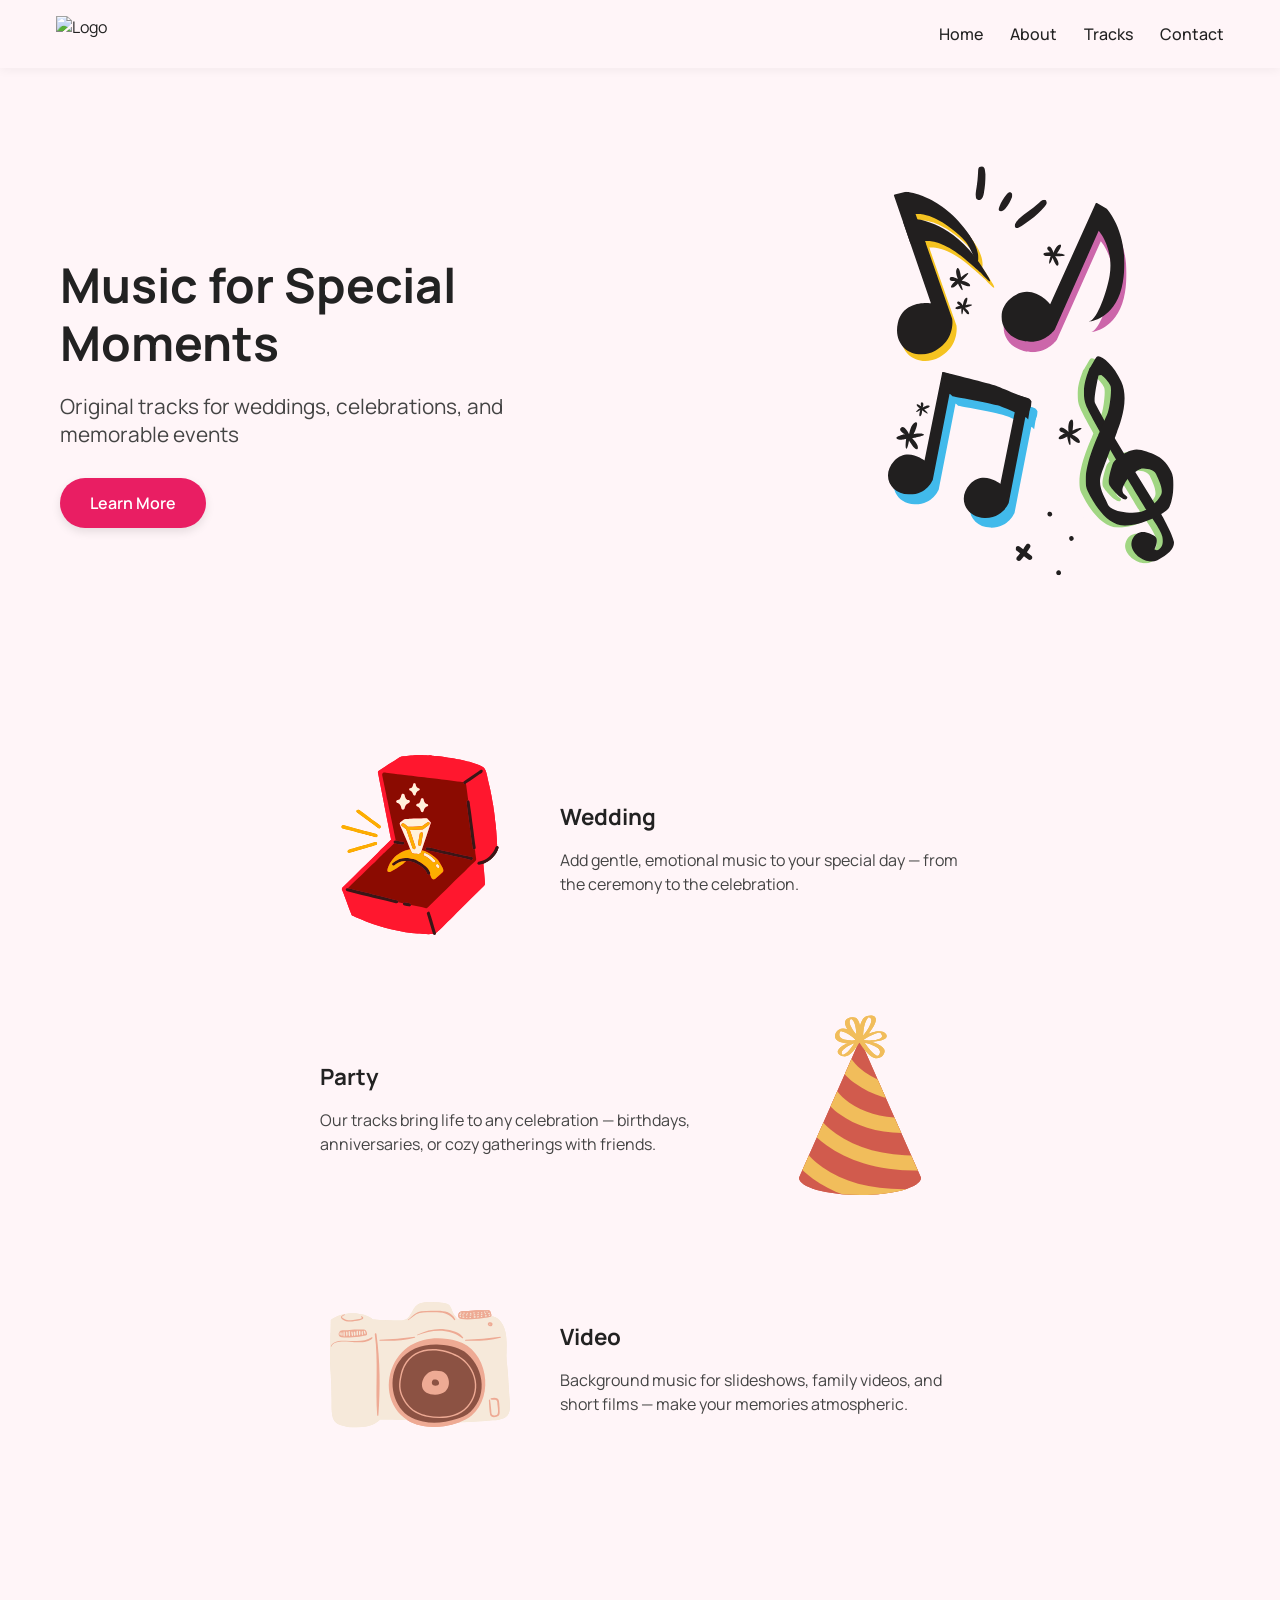
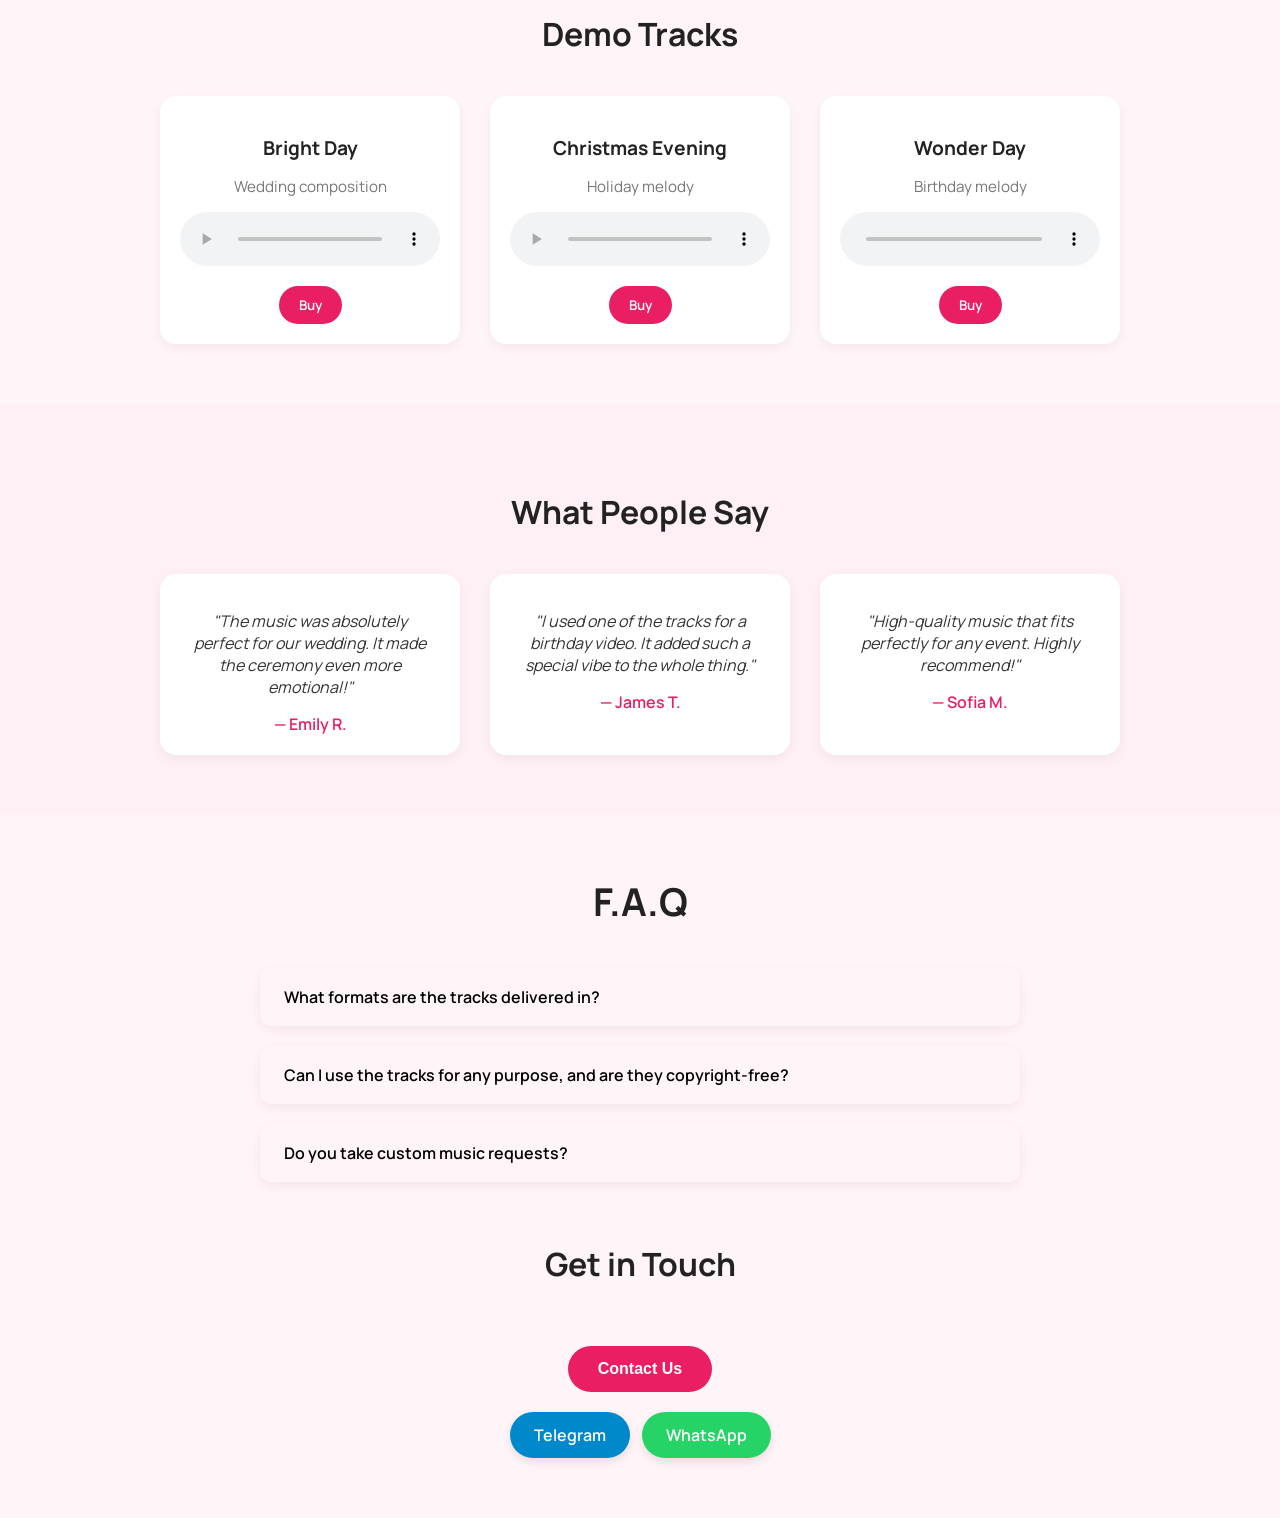
==== index.html @ 1838c7be "Add files via upload" ====
<!DOCTYPE html>
<html lang="en">
<head>
  <meta charset="UTF-8" />
  <meta name="viewport" content="width=device-width, initial-scale=1.0"/>
  <title>Music by Mom</title>
  <link rel="stylesheet" href="style.css" />
  <link href="https://fonts.googleapis.com/css2?family=Manrope:wght@400;600;700&display=swap" rel="stylesheet">
</head>
<body>

  <div class="navbar">
    <div class="container">
      <img src="images/logo.svg" alt="Logo" class="logo" />
      <div class="burger" id="burger">&#9776;</div>
      <div class="nav-links" id="navLinks">
        <a href="#">Home</a>
        <a href="#">About</a>
        <a href="#">Tracks</a>
        <a href="#">Contact</a>
      </div>
    </div>
  </div>
  

  <!-- Блок с заголовком -->
  <section class="hero-two-col">
    <div class="hero-text">
      <h1>Music for Special Moments</h1>
      <p>Original tracks for weddings, celebrations, and memorable events</p>
      <a href="#pitch" class="hero-btn" id="scrollToPitch">Learn More</a>
    </div>
    <div class="hero-image">
      <img src="images/head-illustration.svg" alt="Music illustration">
    </div>
  </section>

    <!-- Блок мини-призентацией -->
  <section class="pitch-alt container" id="pitch">
    <div class="pitch-row">
      <img src="images/event1.svg" alt="Wedding">
      <div class="pitch-text-block">
        <h3>Wedding</h3>
        <p>Add gentle, emotional music to your special day — from the ceremony to the celebration.</p>
      </div>
    </div>

    <div class="pitch-row reverse">
      <img src="images/event2.svg" alt="Party">
      <div class="pitch-text-block">
        <h3>Party</h3>
        <p>Our tracks bring life to any celebration — birthdays, anniversaries, or cozy gatherings with friends.</p>
      </div>
    </div>

    <div class="pitch-row">
      <img src="images/event3.svg" alt="Video">
      <div class="pitch-text-block">
        <h3>Video</h3>
        <p>Background music for slideshows, family videos, and short films — make your memories atmospheric.</p>
      </div>
    </div>
  </section>

    <!-- Блок с треками -->
  <section class="tracks container" id="tracks">
    <h2>Demo Tracks</h2>

    <div class="track-list">
      <div class="track-card">
        <h3>Bright Day</h3>
        <p>Wedding composition</p>
        <audio controls>
          <source src="tracks/wedding.mp3" type="audio/mpeg" />
          Your browser does not support audio playback.
        </audio>
        <button>Buy</button>
      </div>

      <div class="track-card">
        <h3>Christmas Evening</h3>
        <p>Holiday melody</p>
        <audio controls>
          <source src="tracks/christmas-eve.mp3" type="audio/mpeg" />
        </audio>
        <button>Buy</button>
      </div>

      <div class="track-card">
        <h3>Wonder Day</h3>
        <p>Birthday melody</p>
        <audio controls>
          <source src="tracks/prayer.mp3" type="audio/mpeg" />
        </audio>
        <button>Buy</button>
      </div>
    </div>
  </section>

  <!-- Блок с отзывами -->
  <section class="testimonials">
    <h2>What People Say</h2>
    <div class="testimonial-list">
      <div class="testimonial-card">
        <p>"The music was absolutely perfect for our wedding. It made the ceremony even more emotional!"</p>
        <span>— Emily R.</span>
      </div>
      <div class="testimonial-card">
        <p>"I used one of the tracks for a birthday video. It added such a special vibe to the whole thing."</p>
        <span>— James T.</span>
      </div>
      <div class="testimonial-card">
        <p>"High-quality music that fits perfectly for any event. Highly recommend!"</p>
        <span>— Sofia M.</span>
      </div>
    </div>
  </section>

  <!-- F.A.Q Блок -->
  <section class="faq-section">
    <h2 class="section-title">F.A.Q</h2>

    <div class="faq-item">
      <button class="faq-question">What formats are the tracks delivered in?</button>
      <div class="faq-answer">All tracks are delivered in high-quality MP3 and WAV formats.</div>
    </div>
    <div class="faq-item">
      <button class="faq-question">Can I use the tracks for any purpose, and are they copyright-free?</button>
      <div class="faq-answer">Yes — once you purchase a track, it’s entirely yours. You can use it however you want, with no copyright issues or limitations.</div>
    </div>
    <div class="faq-item">
      <button class="faq-question">Do you take custom music requests?</button>
      <div class="faq-answer">Absolutely! We work on custom projects as well — feel free to reach out through the contact form.</div>
    </div>
  </section>

  <!-- Кнопка открытия модального окна -->
  <h2 class="contact-title">Get in Touch</h2>
<div class="contact-button-wrapper">
  <button id="openContactModal">Contact Us</button>
  <div class="messenger-links">
    <a href="https://t.me/kornil00" target="_blank" class="messenger-btn telegram">
      Telegram
    </a>
    <a href="https://wa.me/9297044141" target="_blank" class="messenger-btn whatsapp">
      WhatsApp
    </a>
  </div>
  
</div>

<!-- Модальное окно -->
<div id="contactModal" class="modal-overlay">
  <div class="modal">
    <span class="close-btn" id="closeModal">&times;</span>
    <span class="back-btn" id="backToStep1">&#8592;</span>
    <h2>Contact Us</h2>
    <form class="modal-form" id="contactForm">
      <!-- Шаг 1 -->
      <div class="form-step step-1">
        <input type="text" name="name" placeholder="Your Name" required />
        <input type="email" name="email" placeholder="Your Email" required />
        <textarea name="message" placeholder="Your Message" rows="4" required></textarea>
        <button type="button" id="nextBtn">Next</button>
      </div>
    
      <!-- Шаг 2 -->
      <div class="form-step step-2" style="display: none;">
        <select name="event_type" required>
          <option value="">What type of event?</option>
          <option value="Wedding">Wedding</option>
          <option value="Birthday">Birthday</option>
          <option value="Video project">Video project</option>
          <option value="Party">Party</option>
          <option value="Other">Other</option>
        </select>
    
        <select name="mood" required>
          <option value="">What mood should the music convey?</option>
          <option value="Romantic">Romantic and emotional</option>
          <option value="Fun">Fun and energetic</option>
          <option value="Calm">Calm and cozy</option>
          <option value="Epic">Epic and inspiring</option>
          <option value="Help needed">I’m not sure — need help</option>
        </select>
    
        <input type="date" name="event_date" placeholder="Event Date (optional)" />
        <input type="text" name="reference" placeholder="Link to a reference (YouTube, etc.)" />
    
        <label style="text-align: left; margin-top: 10px;">Do you want an exclusive custom track?</label>
        <div class="radio-group">
          <label><input type="radio" name="exclusive" value="Yes" required /> Yes</label>
          <label><input type="radio" name="exclusive" value="No" /> No</label>
          <label><input type="radio" name="exclusive" value="Not sure" /> Not sure</label>
        </div>

        <div id="customTrackDetails" style="display: none; margin-top: 12px;">
          <textarea name="custom_details" rows="4" placeholder="Tell us about your custom track request — who is it for, what mood, instruments, or any ideas you have..."></textarea>
        </div>
    
        <button type="submit">Submit</button>
      </div>
    </div> <!-- конец .modal -->

  </div> <!-- конец .modal-overlay -->
  <!-- ✅ ВНЕ модалки -->
<div id="successToast" class="toast">Thank you! Your message has been sent 🎉</div>
<script src="script.js"></script>
    </form>

    
    
    


  <script src="script.js"></script>
                    <!-- Уведомление об отправке -->
                    <div id="successToast" class="toast">Thank you! Your message has been sent 🎉</div>
  </div>
</body>

</html>
---- style.css ----
.logo {
  height: 36px;
  object-fit: contain;
}


/* Верхнее меню */
.navbar {
  position: fixed;
  top: 0;
  left: 0;
  width: 100%;
  background: #fff5f8;
  padding: 16px 32px;
  box-shadow: 0 2px 10px rgba(0,0,0,0.05);
  z-index: 1000;
}

.burger {
  display: none;
  font-size: 28px;
  cursor: pointer;
}



.navbar .container {
  display: flex;
  justify-content: space-between;
  align-items: center;
  padding: 0 16px;
  max-width: 1200px;
  margin: 0 auto;

}

.container {
  max-width: 1200px;
  margin: 0 auto;
  padding: 0 24px; /* добавляем отступы по бокам */
}

* {
  box-sizing: border-box;
}




.nav-links a {
  margin-left: 24px;
  text-decoration: none;
  color: #222;
  font-weight: 500;
}


body {
    margin: 0;
    padding: 0;
    font-family: 'Manrope', sans-serif;
    background: #fff5f8;
    color: #222;
    scroll-behavior: smooth;
  }

  
  
  
  
  /* Двухколоночный layout */
  .hero-two-col {
    display: flex;
    align-items: center;
    justify-content: space-between;
    padding: 60px 20px;
    background: #fff5f8;
    min-height: auto;
    box-sizing: border-box;
    gap: 40px;
    max-width: 1200px;
    margin: 0 auto;
    margin-top: 100px; /* можешь подогнать по вкусу */
    margin-bottom: 40px; /* добавили отступ снизу */
  }
  
  
  
  .hero-text {
    max-width: 500px;
  }
  
  .hero-text h1 {
    font-size: 3em;
    font-weight: 700;
    margin-bottom: 20px;
    line-height: 1.2;
  }
  
  .hero-text p {
    font-size: 1.3em;
    color: #444;
    margin-bottom: 30px;
  }
  
  
  .hero-btn {
    display: inline-block;
    font-family: 'Manrope', sans-serif;
    font-weight: 600;
    font-size: 1em;
    padding: 14px 30px;
    background: #e91e63;
    color: white;
    border: none;
    border-radius: 999px;
    cursor: pointer;
    text-decoration: none;
    box-shadow: 0 4px 10px rgba(0, 0, 0, 0.1);
    transition: background 0.2s ease;
  }
  
  .hero-btn:hover {
    background: #c2185b;
  }
  
  .hero-image img {
    max-width: 420px;
    width: 100%;
    height: auto;
    border-radius: 12px;
  }
  
  
  /* адаптация под мобилу */
  @media (max-width: 768px) {
    .hero-two-col {
      flex-direction: column;
      padding: 40px 20px;
      text-align: center;
    }
    
    
  
    .burger {
      display: block;
      font-size: 26px;
      cursor: pointer;
      margin-left: 16px;
      margin-right: 50px;
    }
    
    .nav-links {
      display: none;
      position: absolute;
      top: 70px;
      right: 16px; /* меняем left на right */
      width: 200px; /* фиксированная ширина меню */
      background: #fff5f8;
      flex-direction: column;
      gap: 16px;
      padding: 20px;
      border-radius: 12px;
      box-shadow: 0 4px 12px rgba(0,0,0,0.05);
      z-index: 1000;
    }
    
    
    .nav-links.active {
      display: flex;
    }
    
  

    .hero-two-col {
      margin-bottom: 100px;
    }
    
    .pitch-text-block {
      padding: 0 20px;
    }

    .hero-text {
      max-width: 100%;
    }
  
    .hero-text h1 {
      font-size: 2em;
    }
  
    .hero-text p {
      font-size: 1em;
    }
  
    .hero-image {
        display: none;
    }
    
    .pitch-row {
      flex-direction: column !important;
      text-align: center;
    }
  
    .pitch-text-block {
      max-width: 100%;
    }
  }

 /* Стиль для секции с мини-презинтацией */

 .pitch-alt {
    padding: 60px 0;
    display: flex;
    flex-direction: column;
    gap: 60px;
  }
  
  .pitch-row {
    display: flex;
    align-items: center;
    justify-content: center;
    gap: 40px;
    flex-wrap: wrap;
    flex-direction: row;
  }
  
  .pitch-row.reverse {
    flex-direction: row-reverse;
  }
  
  
  
.pitch-row img {
  width: 200px;
  height: 200px;
  object-fit: contain;
  border-radius: 16px;
  padding: 10px;
}

  
  .pitch-text-block {
    max-width: 400px;
  }
  
  .pitch-text-block h3 {
    font-size: 1.4em;
    margin-bottom: 12px;
  }
  
  .pitch-text-block p {
    color: #444;
    font-size: 1em;
    line-height: 1.5;
  }

  
  
  /* Стиль для секции с треками */


  .tracks {
  padding: 60px 0;
}

.tracks h2 {
  font-size: 2em;
  margin-bottom: 40px;
  text-align: center;
}

.track-list {
  display: flex;
  flex-wrap: wrap;
  gap: 30px;
  justify-content: center;
}

.track-card {
  background: white;
  border-radius: 16px;
  box-shadow: 0 4px 12px rgba(0,0,0,0.05);
  padding: 20px;
  width: 300px;
  box-sizing: border-box;
  text-align: center;
}

.track-card h3 {
  margin-bottom: 10px;
  font-size: 1.2em;
}

.track-card p {
  margin-bottom: 15px;
  color: #777;
  font-size: 0.95em;
}

.track-card audio {
  width: 100%;
  margin-bottom: 15px;
}

.track-card button {
  padding: 10px 20px;
  background: #e91e63;
  color: white;
  border: none;
  border-radius: 999px;
  font-family: 'Manrope', sans-serif;
  font-weight: 600;
  cursor: pointer;
}





/* Стиль для секции с отзывами */
.testimonials {
  background: #fff0f5;
  padding: 60px 20px;
  text-align: center;
}

.testimonials h2 {
  font-size: 2em;
  margin-bottom: 40px;
}

.testimonial-list {
  display: flex;
  flex-wrap: wrap;
  gap: 30px;
  justify-content: center;
}

.testimonial-card {
  background: white;
  border-radius: 16px;
  padding: 20px 25px;
  max-width: 300px;
  box-shadow: 0 4px 12px rgba(0,0,0,0.05);
  font-style: italic;
}

.testimonial-card p {
  margin-bottom: 15px;
  color: #333;
}

.testimonial-card span {
  font-weight: 600;
  color: #e91e63;
  font-style: normal;
}





/* F.A.Q секция */
.faq-section {
  max-width: 800px;
  margin: 60px auto;
  padding: 0 20px;
}

.section-title {
  text-align: center;
  margin-bottom: 40px;
  font-size: 2.4rem;
  font-weight: 700;
  font-family: 'Manrope', sans-serif;
}

.faq-item {
  margin-bottom: 20px;
  border-radius: 12px;
  background: #fff5f8;
  box-shadow: 0 4px 12px rgba(0,0,0,0.06);
  overflow: hidden;
}

.faq-question {
  width: 100%;
  text-align: left;
  padding: 18px 24px;
  font-size: 1rem;
  font-weight: 600;
  font-family: 'Manrope', sans-serif;
  background: none;
  border: none;
  cursor: pointer;
  outline: none;
}

.faq-answer {
  max-height: 0;
  overflow: hidden;
  padding: 0 24px;
  color: #444;
  background: #fffafc;
  transition: max-height 0.3s ease, padding 0.3s ease;
  font-family: 'Manrope', sans-serif;
  font-size: 0.95rem;
}

.faq-item.active .faq-answer {
  padding: 16px 24px;
  max-height: 200px;
}





/* Стиль для контактной формы */
.contact-section {
  background: #fff0f5;
  padding: 60px 20px;
  text-align: center;
}

.contact-section h2 {
  font-size: 2em;
  margin-bottom: 30px;
}

.contact-form {
  max-width: 600px;
  margin: 0 auto;
  display: flex;
  flex-direction: column;
  gap: 20px;
}

.contact-form input,
.contact-form textarea {
  padding: 14px 20px;
  border: 1px solid #ddd;
  border-radius: 12px;
  font-size: 1em;
  font-family: 'Manrope', sans-serif;
}

.contact-form button {
  padding: 14px;
  background: #e91e63;
  color: white;
  border: none;
  border-radius: 999px;
  font-weight: 600;
  font-size: 1em;
  cursor: pointer;
  transition: background 0.2s ease;
}

.contact-form button:hover {
  background: #c2185b;
}



/* Кнопка для открытия модального окна */
.contact-button-wrapper {
  text-align: center;
  margin: 60px 0;
}

.contact-button-wrapper button {
  padding: 14px 30px;
  background: #e91e63;
  color: white;
  border: none;
  border-radius: 999px;
  font-size: 1em;
  font-weight: 600;
  cursor: pointer;
}

.modal-overlay {
  display: none;
  position: fixed;
  top: 0; left: 0;
  width: 100%; height: 100%;
  background: rgba(0, 0, 0, 0.6);
  z-index: 9999;
  justify-content: center;
  align-items: center;
}

.modal {
  background: #fff;
  padding: 30px 40px;
  border-radius: 16px;
  max-width: 500px;
  width: 90%;
  box-shadow: 0 4px 20px rgba(0,0,0,0.2);
  position: relative;
  text-align: center;
}

.modal-form input,
.modal-form textarea {
  width: 100%;
  margin: 12px 0;
  padding: 12px 16px;
  border: 1px solid #ddd;
  border-radius: 10px;
  font-family: 'Manrope', sans-serif;
  font-size: 1em;
  max-height: 200px;
  resize: vertical;
}

.modal-form button {
  background: #e91e63;
  color: #fff;
  padding: 12px 20px;
  border: none;
  border-radius: 999px;
  font-weight: 600;
  cursor: pointer;
  margin-top: 10px;
}

.close-btn {
  position: absolute;
  top: 14px;
  right: 20px;
  font-size: 24px;
  color: #555;
  cursor: pointer;
}



/* Модальное окно Quiz */

.modal-form select {
  width: 100%;
  margin: 12px 0;
  padding: 12px 16px;
  border: 1px solid #ddd;
  border-radius: 10px;
  font-family: 'Manrope', sans-serif;
  font-size: 1em;
}

.form-step button {
  background: #e91e63;
  color: white;
  padding: 12px 24px;
  border: none;
  border-radius: 999px;
  font-weight: 600;
  font-size: 1em;
  cursor: pointer;
}

.radio-group {
  display: flex;
  flex-direction: row;
  justify-content: center;
  gap: 24px;
  margin-top: 10px;
  flex-wrap: wrap;
}

.radio-group label {
  display: flex;
  align-items: center;
  gap: 6px;
  font-size: 0.95em;
  font-family: 'Manrope', sans-serif;
  line-height: 1.4;
  white-space: nowrap;
}

.radio-group input[type="radio"] {
  accent-color: #e91e63;
  transform: scale(1.1);
  margin: 0;
}

#customTrackDetails textarea {
  width: 100%;
  padding: 12px 16px;
  border: 1px solid #ddd;
  border-radius: 10px;
  font-family: 'Manrope', sans-serif;
  font-size: 1em;
  resize: vertical;
}

.custom-details {
  max-height: 0;
  overflow: hidden;
  opacity: 0;
  transition: max-height 0.4s ease, opacity 0.4s ease, padding 0.3s ease;
}

.custom-details.active {
  max-height: 400px;
  opacity: 1;
  padding-top: 12px;
}

.back-btn {
  position: absolute;
  top: 16px;
  left: 20px;
  font-size: 24px;
  color: #555;
  cursor: pointer;
  transition: color 0.2s ease;
  z-index: 2;
}

.back-btn:hover {
  color: #e91e63;
}

.step-1 {
  display: flex;
  flex-direction: column;
  gap: 16px;
}

.back-btn {
  position: absolute;
  top: 16px;
  left: 20px;
  font-size: 24px;
  color: #555;
  cursor: pointer;
  transition: color 0.2s ease;
  z-index: 2;
  display: none; /* скрыта по умолчанию */
}


.toast {
  position: fixed;
  bottom: 30px;
  left: 50%;
  transform: translateX(-50%);
  background: #e91e63;
  color: white;
  padding: 14px 24px;
  border-radius: 999px;
  font-weight: 600;
  font-family: 'Manrope', sans-serif;
  font-size: 1em;
  box-shadow: 0 4px 12px rgba(0,0,0,0.15);
  opacity: 0;
  pointer-events: none;
  transition: opacity 0.4s ease;
  z-index: 99999;
}

.toast.show {
  opacity: 1;
  pointer-events: auto;
}

.contact-title {
  text-align: center;
  font-size: 2em;
  margin-bottom: 20px;
  margin-top: 40px;
  font-weight: 700;
}

.messenger-links {
  margin-top: 20px;
  display: flex;
  justify-content: center;
  gap: 12px;
  flex-wrap: nowrap;
  align-items: center;
}


.messenger-btn {
  display: inline-block;
  padding: 12px 24px;
  border-radius: 999px;
  font-weight: 600;
  font-family: 'Manrope', sans-serif;
  text-decoration: none;
  color: white;
  font-size: 1em;
  transition: background 0.2s ease;
  box-shadow: 0 4px 10px rgba(0,0,0,0.1);
}

.telegram {
  background: #0088cc;
}

.telegram:hover {
  background: #0075b6;
}

.whatsapp {
  background: #25D366;
}

.whatsapp:hover {
  background: #1ebe5d;
}
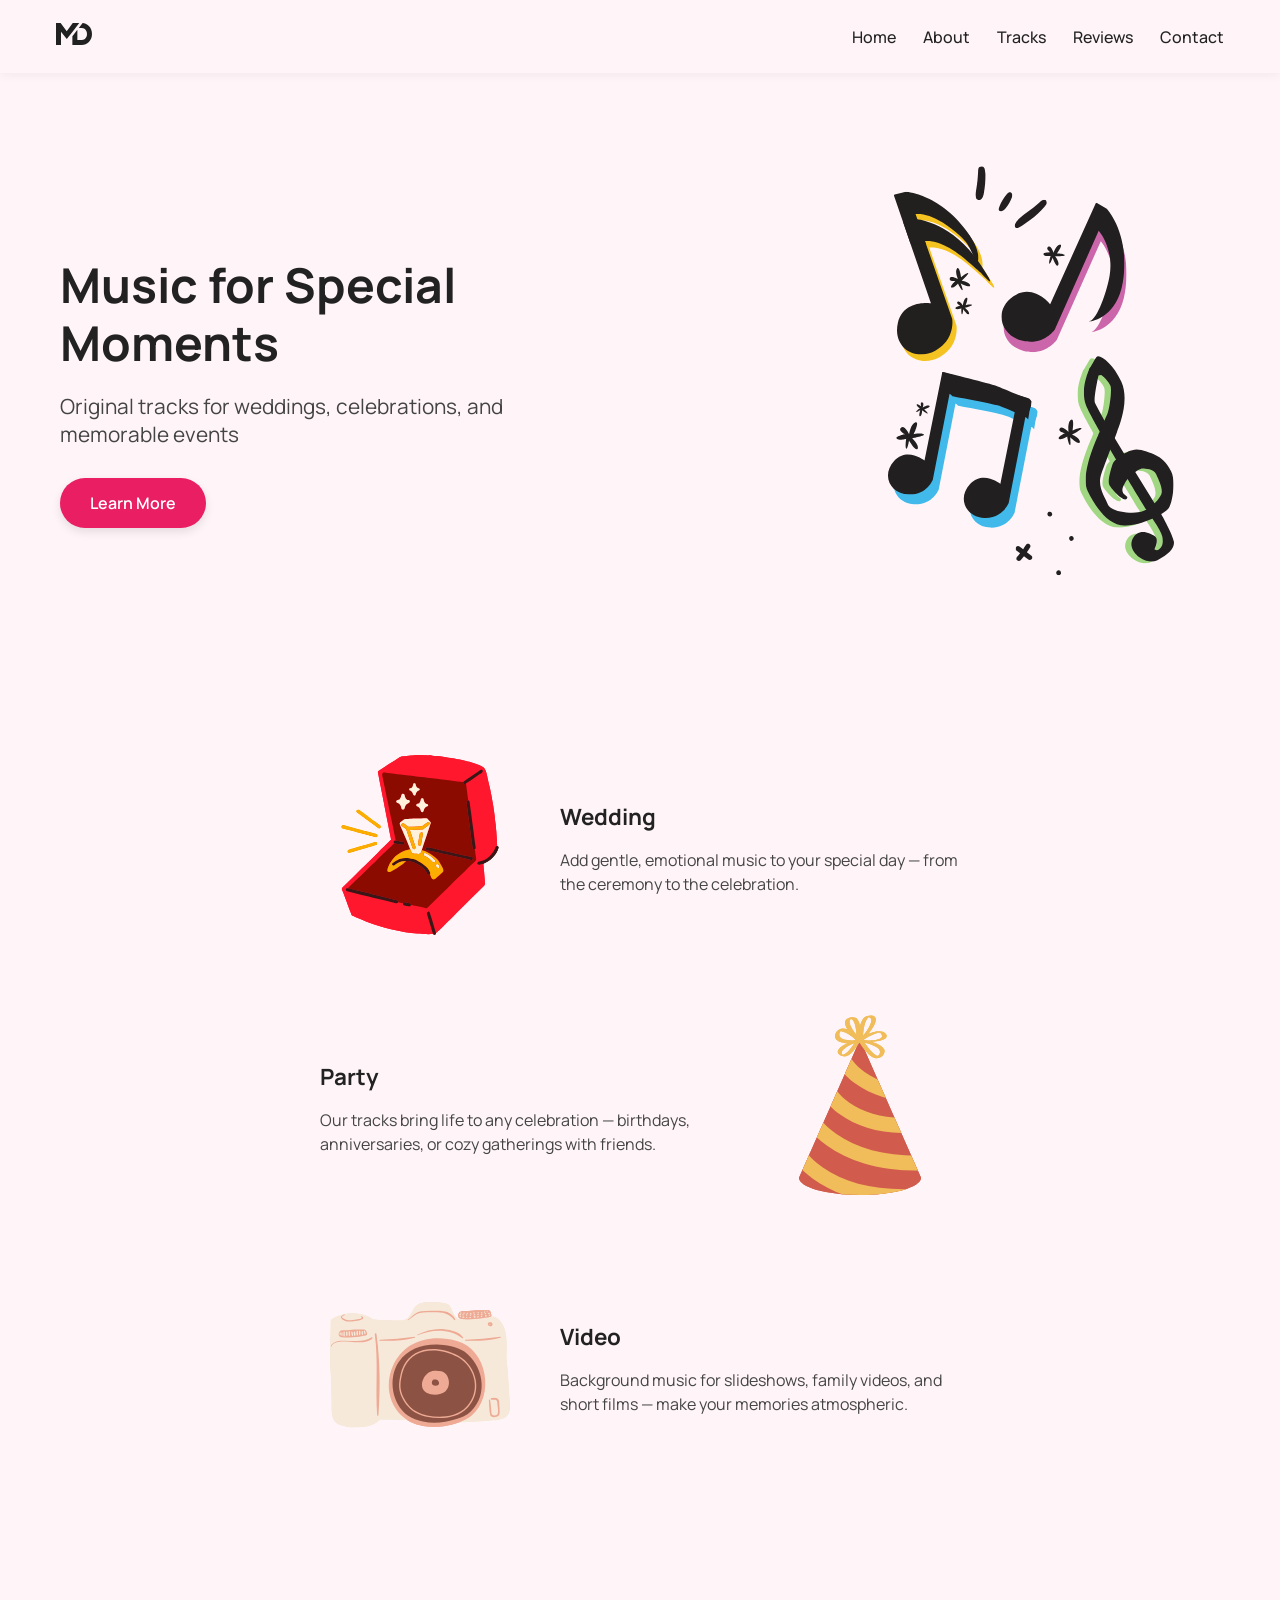
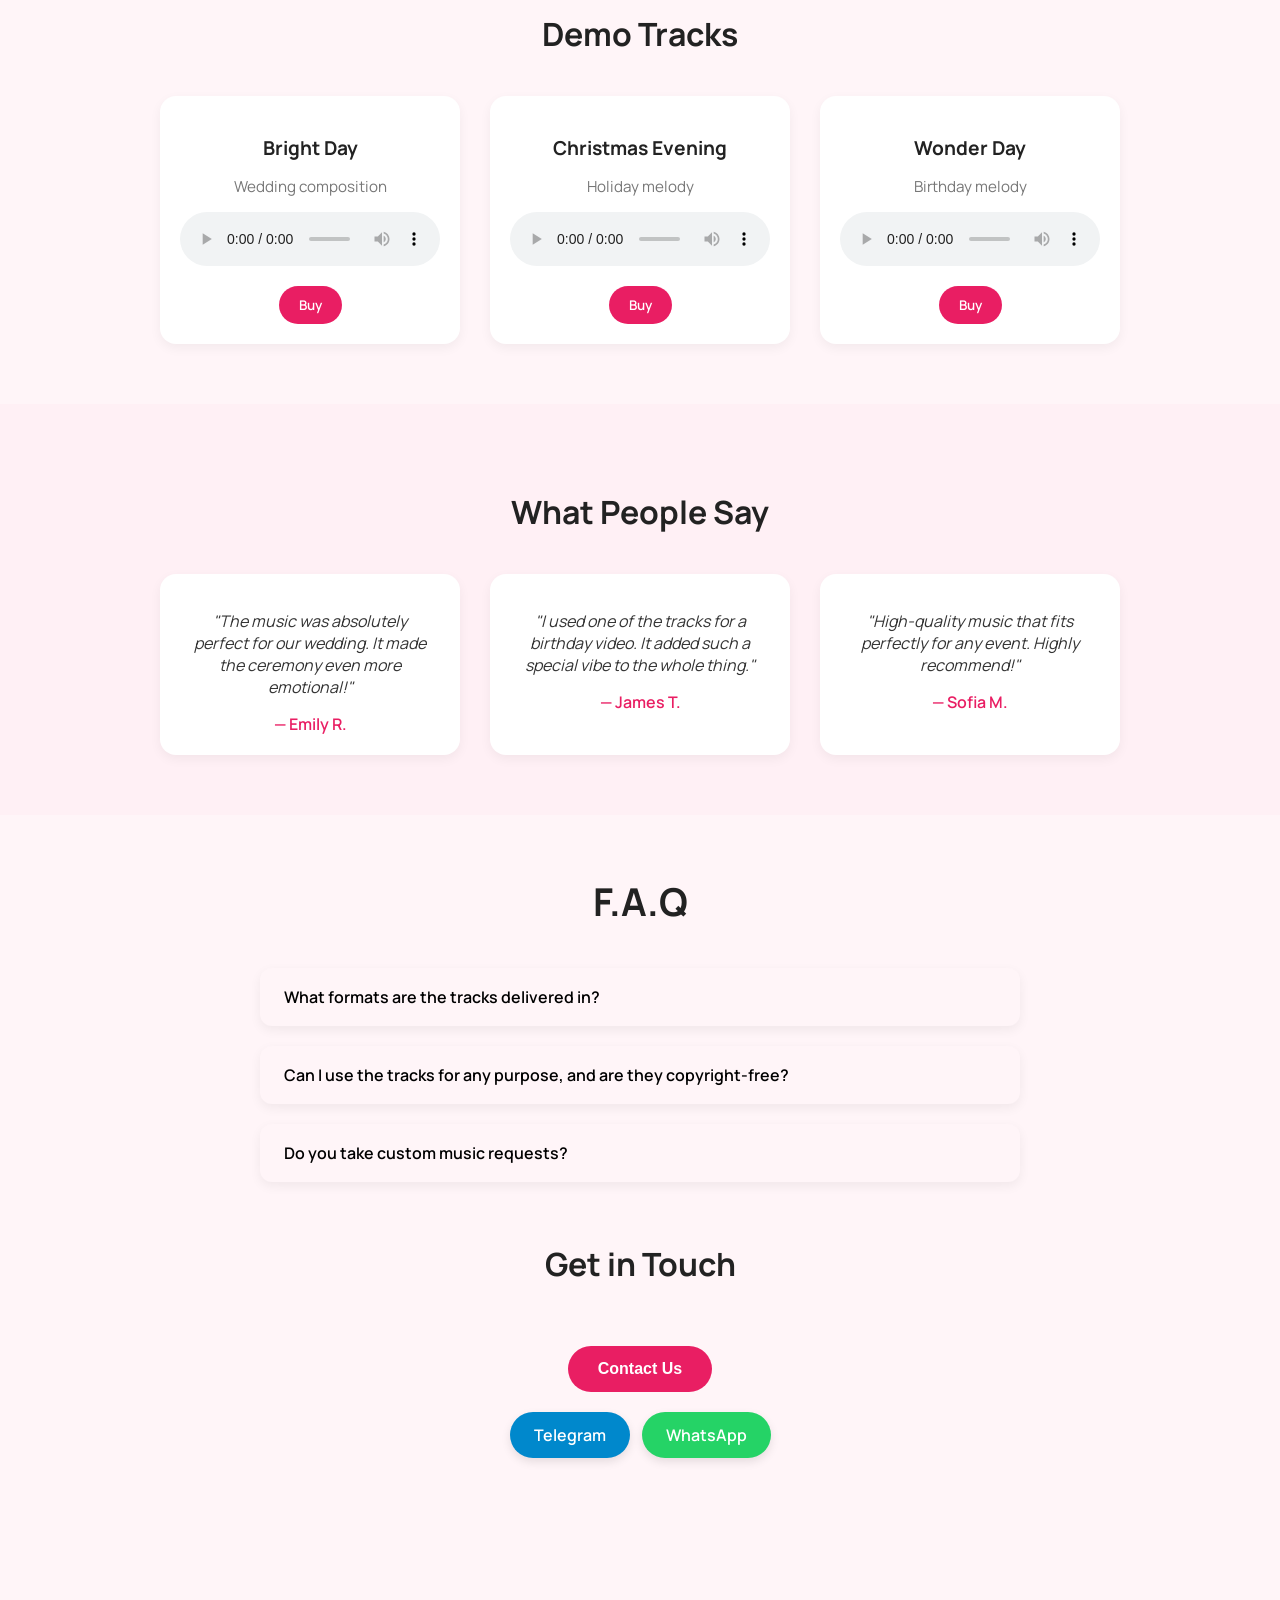
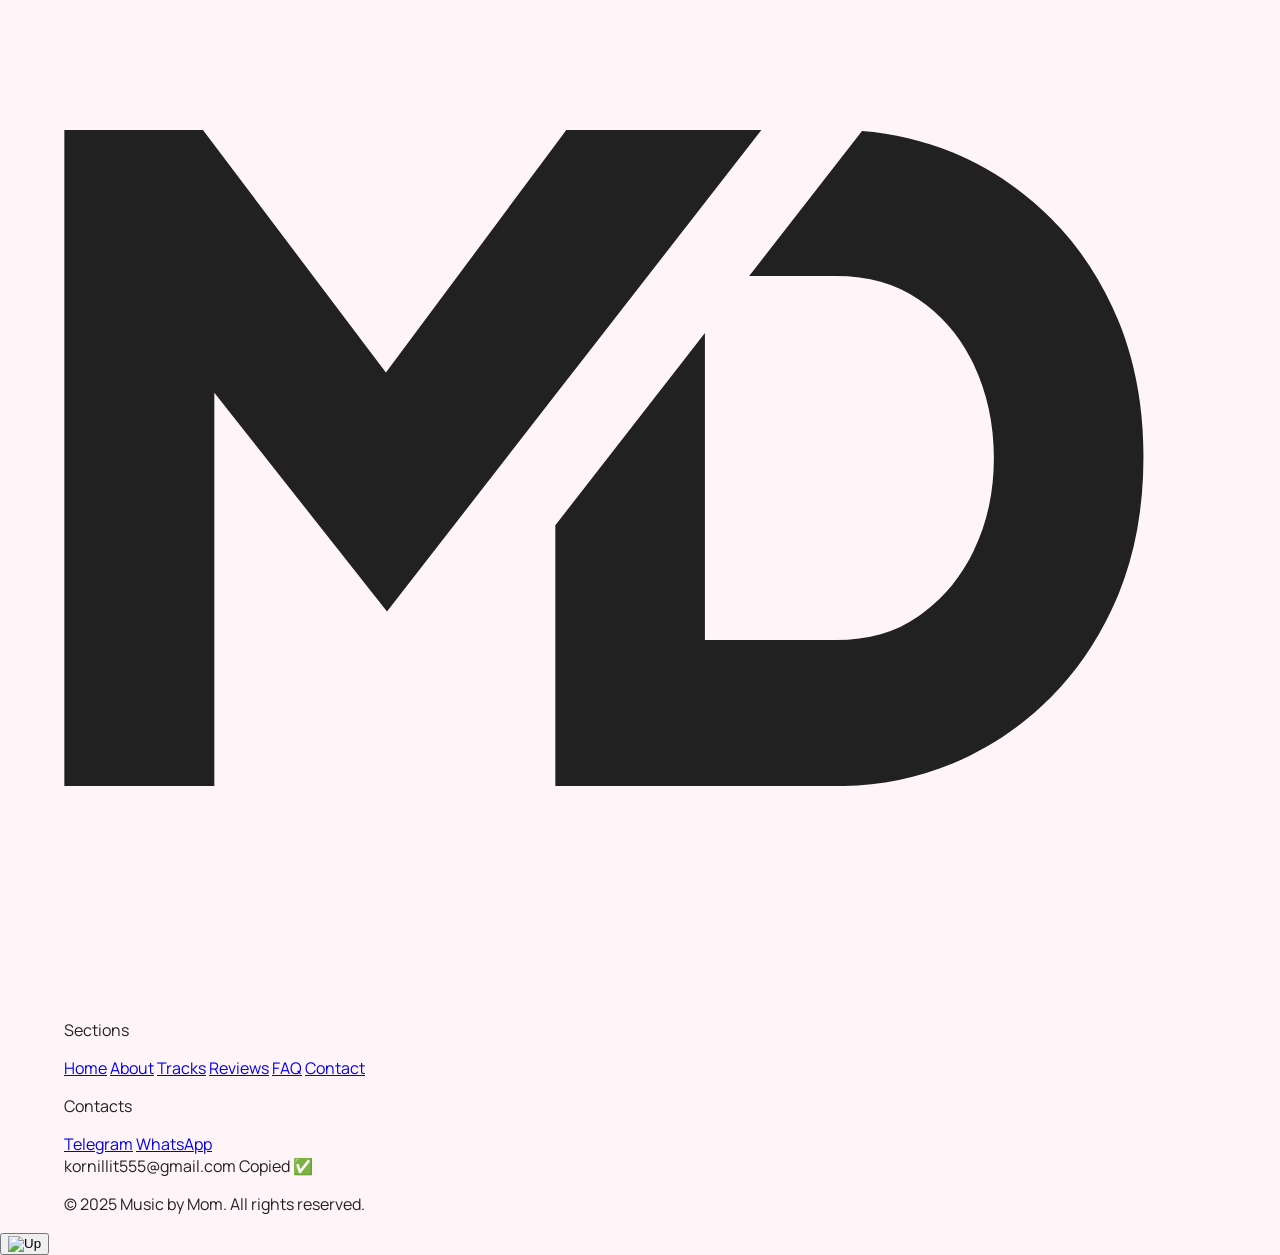
==== commit 61f83d2e: "Update index.html" ====
--- a/index.html
+++ b/index.html
@@ -1,6 +1,7 @@
 <!DOCTYPE html>
 <html lang="en">
 <head>
+  <meta name="viewport" content="width=device-width, initial-scale=1.0, maximum-scale=1.0, user-scalable=no" />
   <meta charset="UTF-8" />
   <meta name="viewport" content="width=device-width, initial-scale=1.0"/>
   <title>Music by Mom</title>
@@ -11,12 +12,15 @@
 
   <div class="navbar">
     <div class="container">
-      <img src="images/logo.svg" alt="Logo" class="logo" />
+      <a href="/">
+        <img src="images/logo.svg" alt="Logo" class="logo" />
+      </a>
       <div class="burger" id="burger">&#9776;</div>
       <div class="nav-links" id="navLinks">
         <a href="#">Home</a>
         <a href="#">About</a>
         <a href="#">Tracks</a>
+        <a href="#">Reviews</a> <!-- Вот новая ссылка -->
         <a href="#">Contact</a>
       </div>
     </div>
@@ -155,13 +159,15 @@
     <span class="close-btn" id="closeModal">&times;</span>
     <span class="back-btn" id="backToStep1">&#8592;</span>
     <h2>Contact Us</h2>
-    <form class="modal-form" id="contactForm">
+    <form class="modal-form" id="contactForm" novalidate>
+
       <!-- Шаг 1 -->
       <div class="form-step step-1">
         <input type="text" name="name" placeholder="Your Name" required />
         <input type="email" name="email" placeholder="Your Email" required />
         <textarea name="message" placeholder="Your Message" rows="4" required></textarea>
         <button type="button" id="nextBtn">Next</button>
+        <span id="clickCount" style="margin-left: 12px; font-weight: 600;"></span>        
       </div>
     
       <!-- Шаг 2 -->
@@ -184,7 +190,8 @@
           <option value="Help needed">I’m not sure — need help</option>
         </select>
     
-        <input type="date" name="event_date" placeholder="Event Date (optional)" />
+        <input type="date" name="event_date_year_month_day" placeholder="Event Date (optional)" />
+
         <input type="text" name="reference" placeholder="Link to a reference (YouTube, etc.)" />
     
         <label style="text-align: left; margin-top: 10px;">Do you want an exclusive custom track?</label>
@@ -203,8 +210,43 @@
     </div> <!-- конец .modal -->
 
   </div> <!-- конец .modal-overlay -->
-  <!-- ✅ ВНЕ модалки -->
-<div id="successToast" class="toast">Thank you! Your message has been sent 🎉</div>
+
+  <!-- Footer -->
+  <footer class="footer">
+    <div class="container">
+      <a href="/">
+        <img src="images/logo.svg" alt="Logo" class="footer-logo" />
+      </a>      
+      <div class="footer-content">
+        <div class="footer-links">
+          <p class="footer-heading">Sections</p>
+          <a href="#">Home</a>
+          <a href="#">About</a>
+          <a href="#">Tracks</a>
+          <a href="#">Reviews</a>
+          <a href="#">FAQ</a>
+          <a href="#">Contact</a>
+        </div>
+        <div class="footer-socials">
+          <p class="footer-heading">Contacts</p>
+          <a href="https://t.me/kornil00" target="_blank">Telegram</a>
+          <a href="https://wa.me/9297044141" target="_blank">WhatsApp</a>
+          
+  <!-- Контактная форма с кнопкой "Скопировать" -->
+  <div class="email-copy-wrapper">
+    <span id="copyEmail" class="copy-email">kornillit555@gmail.com</span>
+    <span id="copyTooltip" class="copy-tooltip">Copied ✅</span>
+  </div>
+  
+        </div>
+      </div>
+      <p class="footer-copy">&copy; 2025 Music by Mom. All rights reserved.</p>
+    </div>
+  </footer>
+
+  
+  
+
 <script src="script.js"></script>
     </form>
 
@@ -213,10 +255,17 @@
     
 
 
-  <script src="script.js"></script>
-                    <!-- Уведомление об отправке -->
-                    <div id="successToast" class="toast">Thank you! Your message has been sent 🎉</div>
-  </div>
+
+
+  </div>
+                      <!-- Уведомление об отправке -->
+                      <div id="successToast" class="toast">Thank you! Your message has been sent 🎉</div>
+                      <div id="errorToast" class="toast"></div>
+                      <button id="scrollToTop" title="Back to top">
+                        <img src="images/uparrow.svg" alt="Up" />
+                      </button>
+                      
+
 </body>
 
 </html>
--- a/style.css
+++ b/style.css
@@ -140,6 +140,11 @@
       text-align: center;
     }
     
+    .radio-group {
+      flex-direction: column;
+      align-items: flex-start;
+    }
+  
     
   
     .burger {
@@ -712,3 +717,4 @@
 .whatsapp:hover {
   background: #1ebe5d;
 }
+
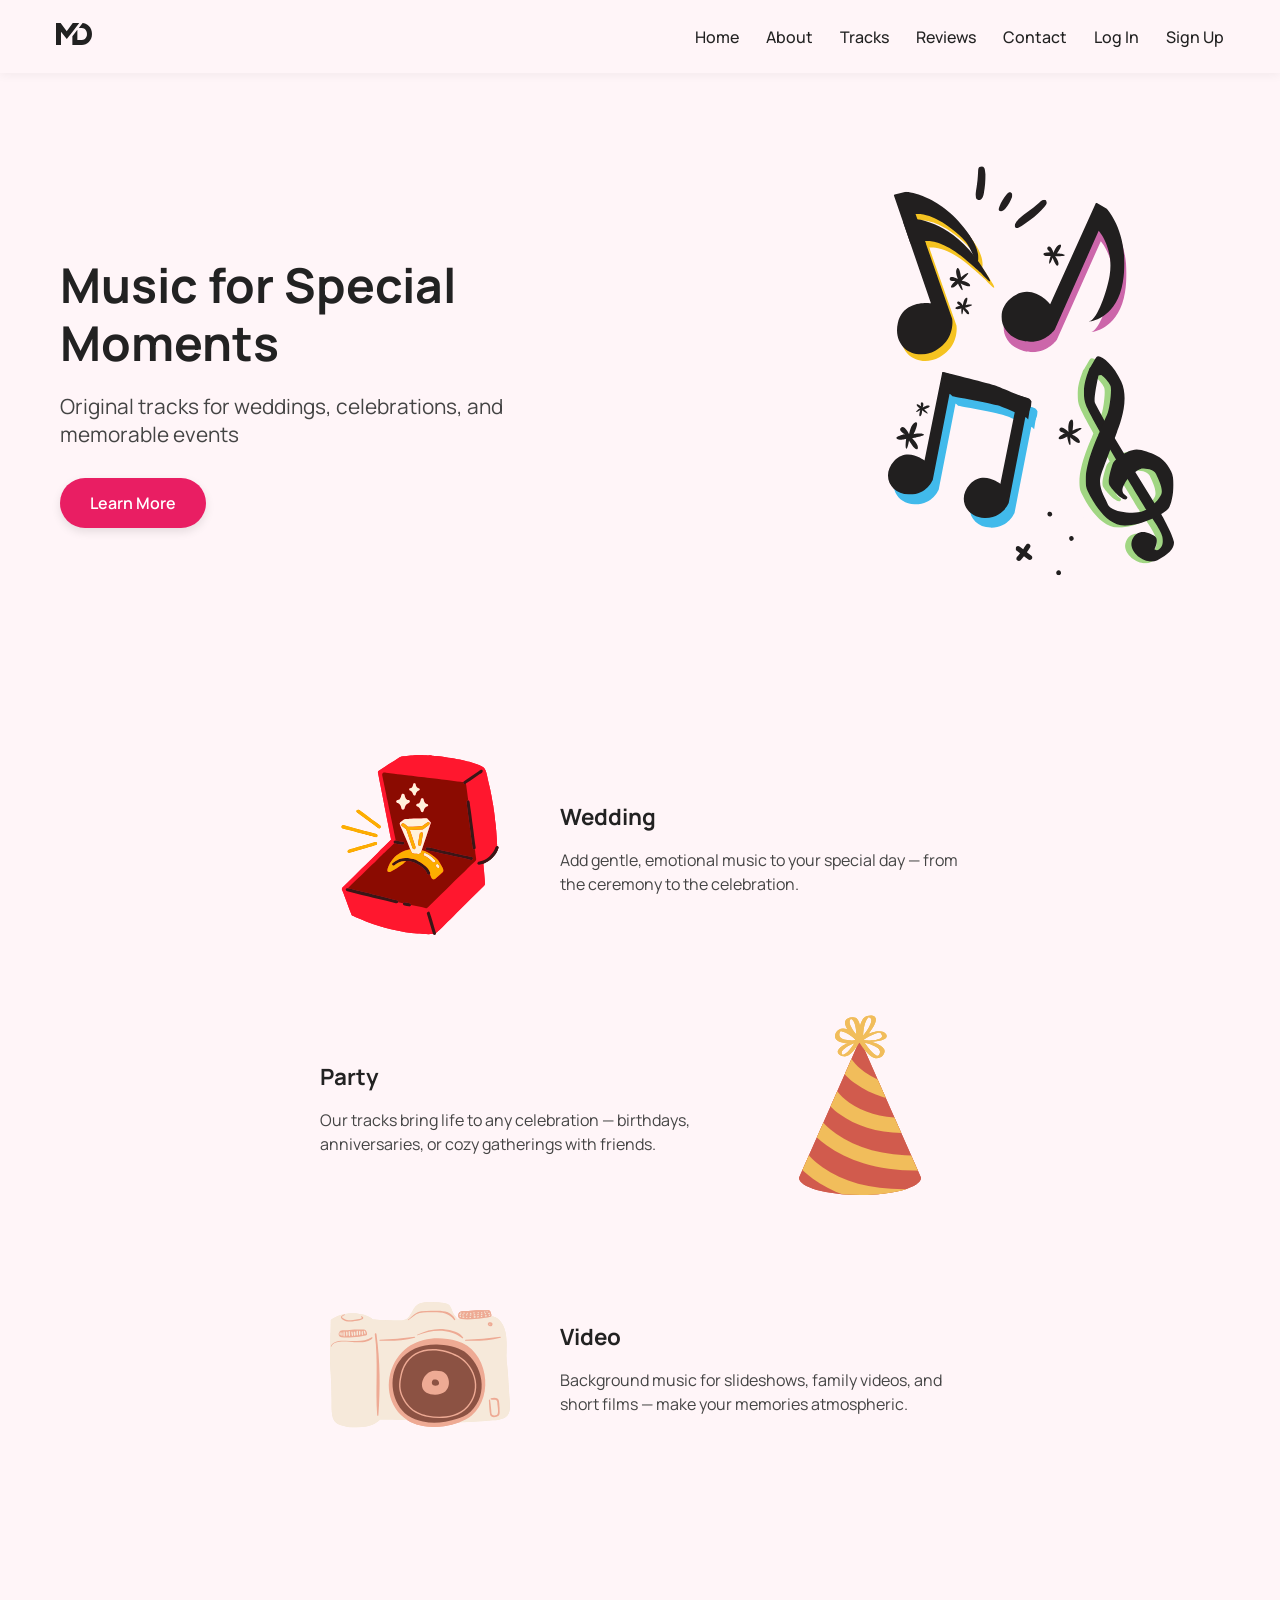
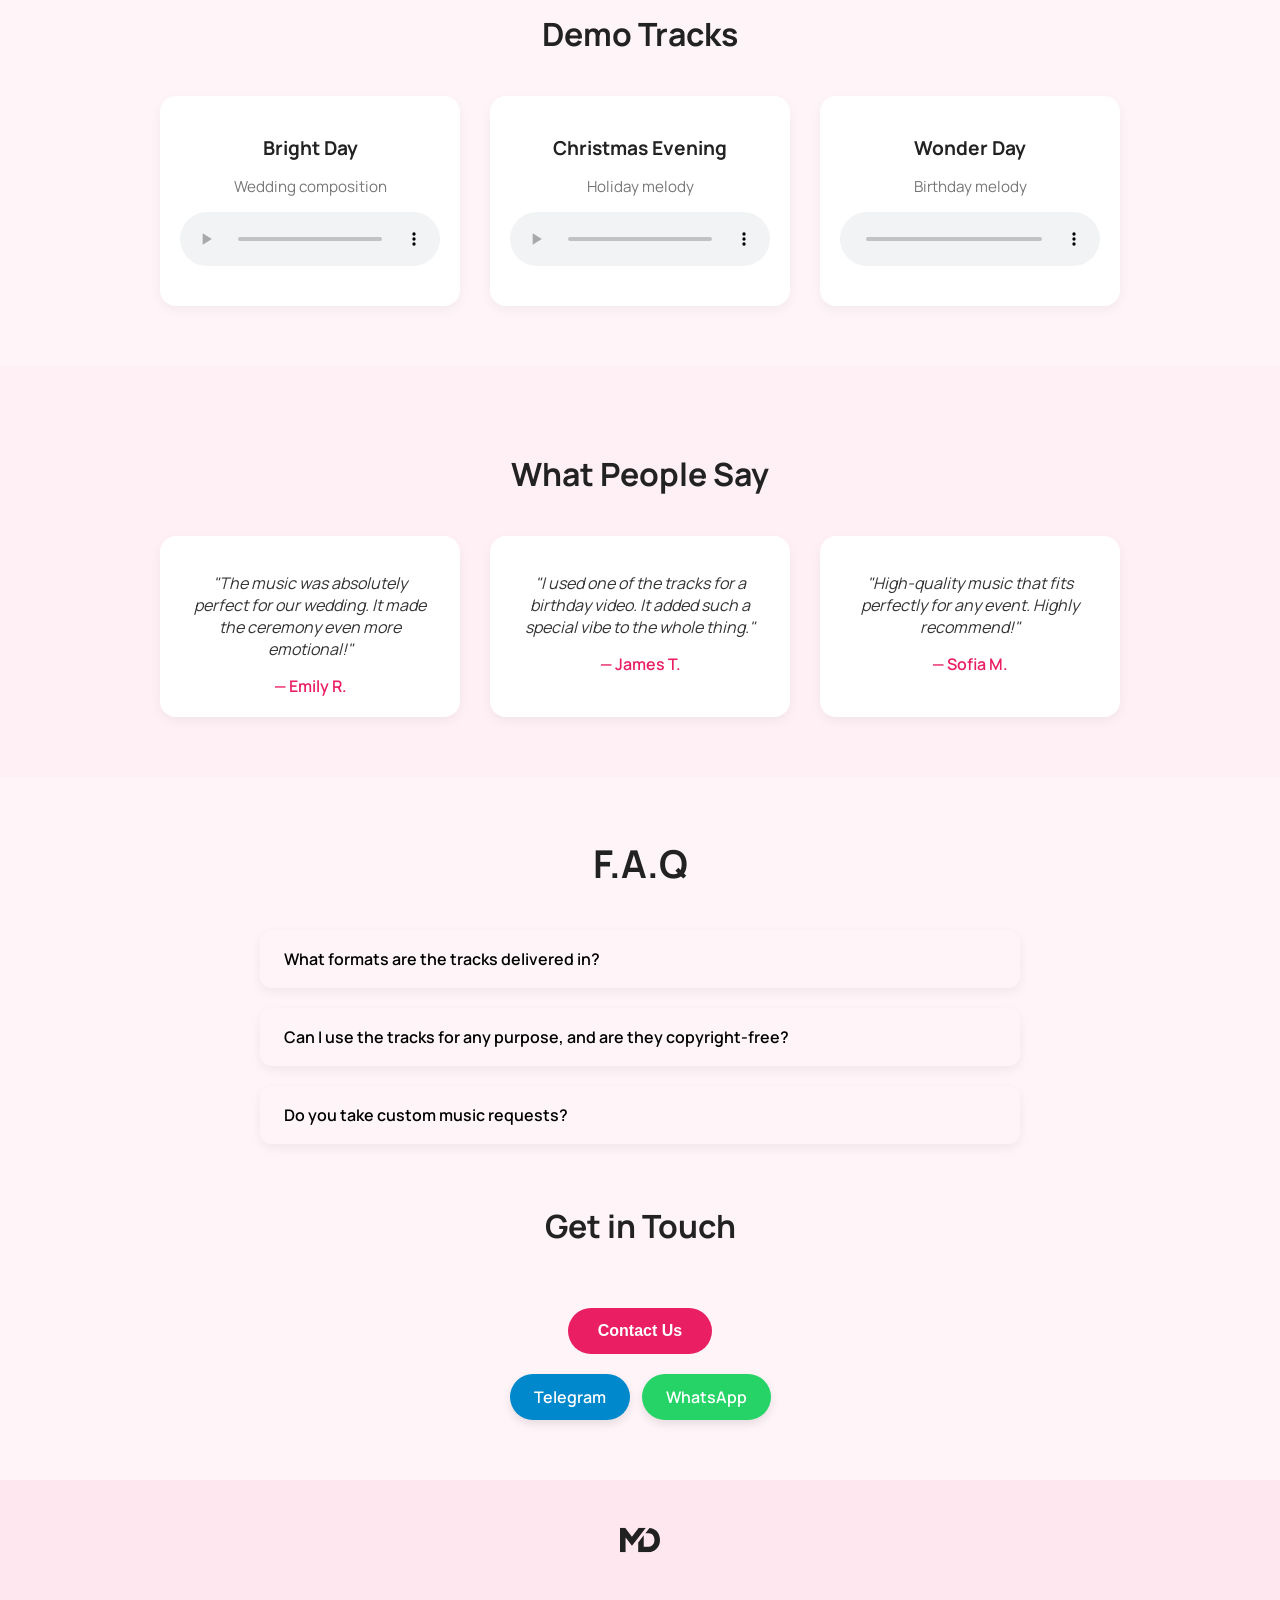
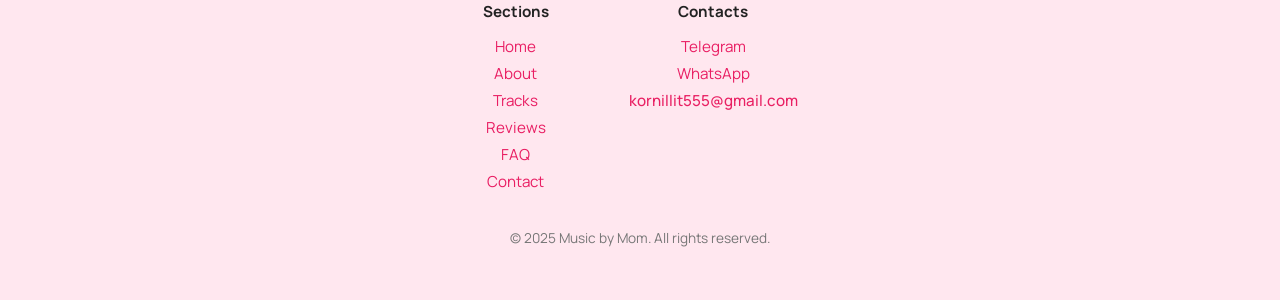
==== commit 8724ec5b: "Update index.html" ====
--- a/index.html
+++ b/index.html
@@ -22,6 +22,8 @@
         <a href="#">Tracks</a>
         <a href="#">Reviews</a> <!-- Вот новая ссылка -->
         <a href="#">Contact</a>
+        <a href="/auth/login.html" class="nav-auth login-btn">Log In</a>
+        <a href="/auth/register.html" class="nav-auth signup-btn">Sign Up</a>        
       </div>
     </div>
   </div>
--- a/style.css
+++ b/style.css
@@ -140,19 +140,15 @@
       text-align: center;
     }
     
-    .radio-group {
-      flex-direction: column;
-      align-items: flex-start;
-    }
-  
+
     
   
     .burger {
       display: block;
       font-size: 26px;
       cursor: pointer;
-      margin-left: 16px;
-      margin-right: 50px;
+      margin-left: auto; /* максимально вправо */
+      margin-right: 10px; /* небольшой отступ справа */
     }
     
     .nav-links {
@@ -316,6 +312,7 @@
   font-family: 'Manrope', sans-serif;
   font-weight: 600;
   cursor: pointer;
+  display: none; /* просто скрываем кнопки пока не нужны */
 }
 
 
@@ -494,7 +491,16 @@
   z-index: 9999;
   justify-content: center;
   align-items: center;
-}
+  backdrop-filter: blur(8px);
+  -webkit-backdrop-filter: blur(8px); /* для Safari */
+  background: rgba(0, 0, 0, 0.3); /* затемнение + размытие */
+}
+
+body.modal-open {
+  overflow: hidden;
+  height: 100vh;
+}
+
 
 .modal {
   background: #fff;
@@ -718,3 +724,238 @@
   background: #1ebe5d;
 }
 
+
+
+
+@media (max-width: 768px) {
+  .modal-form input,
+  .modal-form select,
+  .modal-form textarea {
+    font-size: 0.9em;
+    padding: 10px;
+  }
+
+  .radio-group {
+    flex-direction: column;
+    align-items: flex-start;
+    gap: 12px;
+    width: fit-content;
+    margin-left: 20px; /* небольшой отступ слева */
+  }
+
+  .radio-group label {
+    display: grid; 
+    grid-template-columns: 20px auto;
+    align-items: center; 
+    gap: 6px;
+    width: 100%;
+  }
+
+  .radio-group input[type="radio"] {
+    width: 20px;
+    height: 20px;
+    margin: 0;
+    padding: 0;
+  }
+
+  .radio-group label {
+    display: inline-flex; /* inline-flex вместо flex чтобы были на одной строке */
+    align-items: center;
+    gap: 6px;
+  }
+  
+  
+
+  .modal-form button[type="submit"] {
+    padding: 10px;
+    font-size: 0.9em;
+  }
+
+  .modal {
+    width: 95%;
+    padding: 20px;
+  }
+}
+
+/* подвал сайта */
+
+/* Footer */
+.footer {
+  background: #ffe7ef;
+  padding: 40px 20px;
+  font-family: 'Manrope', sans-serif;
+  font-size: 0.95em;
+  color: #444;
+  text-align: center;
+}
+
+.footer-content {
+  display: flex;
+  justify-content: center;
+  align-items: flex-start; /* ровняем элементы по верхнему краю */
+  gap: 80px; /* делаем отступ побольше */
+  flex-wrap: wrap;
+  margin-bottom: 20px;
+}
+
+.footer-links, .footer-socials {
+  display: flex;
+  flex-direction: column;
+  gap: 8px;
+  align-items: flex-start; /* теперь все элементы ровно слева */
+}
+
+.footer-heading {
+  font-weight: 700;
+  color: #222;
+  margin-bottom: 12px;
+  font-size: 1em;
+}
+
+.footer a {
+  text-decoration: none;
+  color: #e91e63;
+  transition: color 0.2s;
+}
+
+.footer a:hover {
+  color: #c2185b;
+}
+
+.footer-copy {
+  color: #777;
+  font-size: 0.9em;
+  margin-top: 10px;
+}
+
+.footer-logo {
+  height: 40px;
+  object-fit: contain;
+  margin-bottom: 20px;
+}
+
+
+.footer-heading {
+  width: 100%;
+  font-weight: 700;
+  color: #222;
+  margin-bottom: 8px;
+  font-size: 1em;
+}
+
+.footer-links, .footer-socials {
+  display: flex;
+  flex-direction: column; /* ставим вертикально */
+  align-items: center; /* по центру аккуратно */
+  gap: 6px; /* делаем расстояния поменьше */
+  margin-bottom: 16px;
+}
+
+#scrollToTop {
+  position: fixed;
+  bottom: 100px;
+  right: 100px;
+  background: transparent; /* убираем фон */
+  border: none;
+  width: 70px;
+  height: 70px;
+  border-radius: 50%;
+  cursor: pointer;
+  padding: 0;
+  opacity: 0;
+  visibility: hidden;
+  z-index: 1000;
+  transition: opacity 0.4s ease, visibility 0.4s ease;
+}
+
+#scrollToTop img {
+  width: 100%;
+  height: 100%;
+  object-fit: contain;
+}
+
+#scrollToTop.show {
+  opacity: 1;
+  visibility: visible;
+}
+
+@media (max-width: 768px) {
+  #scrollToTop {
+    top: 12px;
+    bottom: auto;
+    left: 50%;
+    right: auto;
+    transform: translateX(-50%);
+    width: 40px;
+    height: 40px;
+    background: transparent;
+    border: none;
+    padding: 0;
+    z-index: 1001;
+  }
+
+  #scrollToTop img {
+    width: 100%;
+    height: 100%;
+    object-fit: contain;
+  }
+}
+
+@media (max-width: 768px) {
+  .modal {
+    width: 90vw;
+    padding: 20px;
+    max-width: 100%;
+    border-radius: 12px;
+  }
+
+  .modal-form input,
+  .modal-form textarea,
+  .modal-form select {
+    font-size: 1em;
+    width: 100%;
+    box-sizing: border-box;
+  }
+}
+
+.modal-form {
+  padding-bottom: 40px; /* добавляем безопасный отступ */
+}
+
+.modal {
+  max-height: 90vh; /* ограничиваем по высоте экрана */
+  overflow-y: auto; /* включаем вертикальный скролл */
+}
+
+
+/* Копирование email в буфер обмена и отображение подсказки */
+/* Добавляем стиль для кнопки копирования email и подсказки */
+.email-copy-wrapper {
+  position: relative;
+  display: inline-block;
+  cursor: pointer;
+  font-weight: 500;
+  color: #e92063;
+}
+
+.copy-tooltip {
+  position: absolute;
+  bottom: 120%;
+  left: 50%;
+  transform: translateX(-50%);
+  background: #e92063;
+  color: white;
+  padding: 4px 8px;
+  border-radius: 8px;
+  font-size: 0.75em;
+  opacity: 0;
+  pointer-events: none;
+  transition: opacity 0.3s ease;
+  white-space: nowrap;
+  z-index: 999;
+}
+
+.email-copy-wrapper.copied .copy-tooltip {
+  opacity: 1;
+}
+
